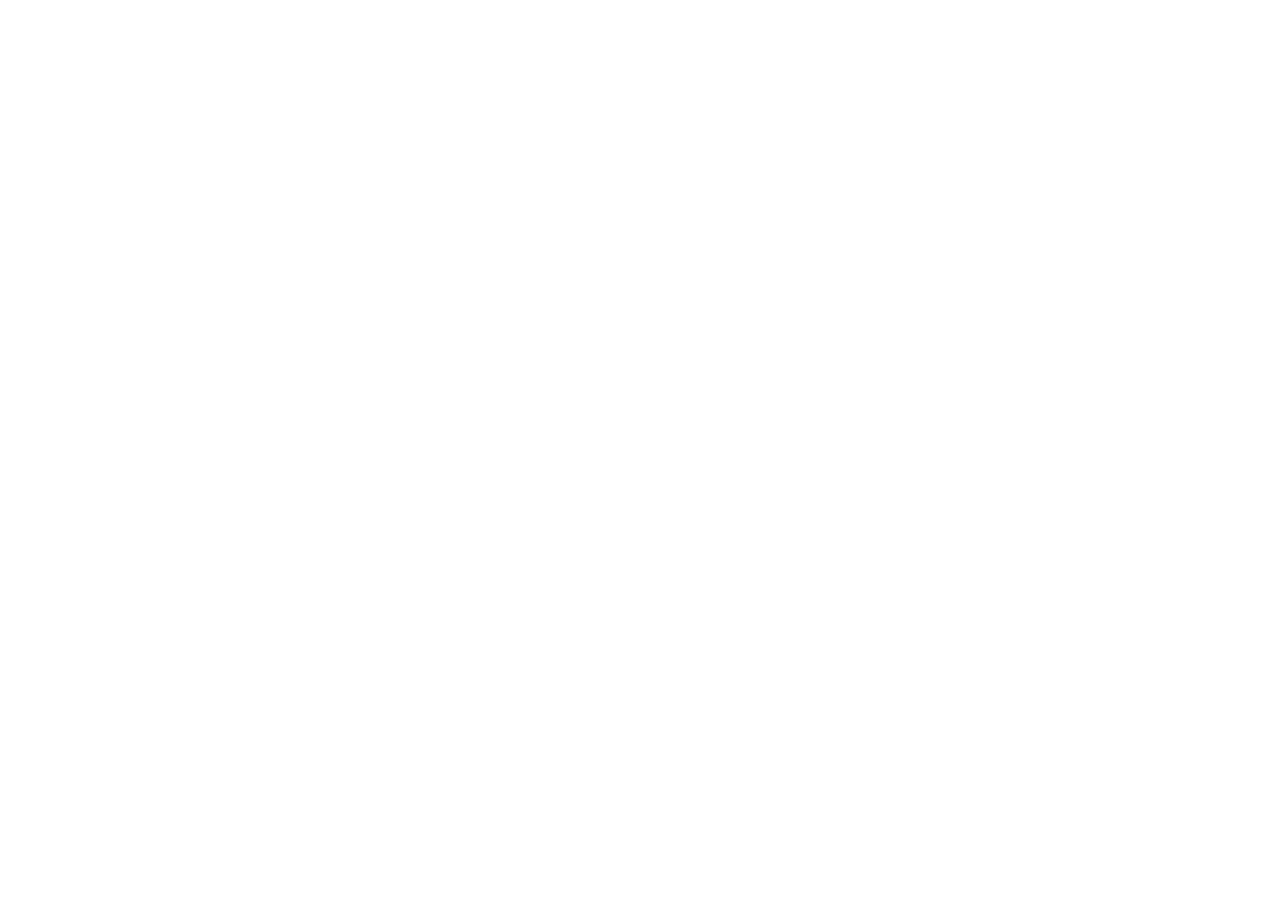
==== pages/home/index.html @ 4fa72a5b "Initial commit" ====
<!DOCTYPE html>
<html lang="pt-br">
<head>
    <meta charset="UTF-8">
    <meta http-equiv="X-UA-Compatible" content="IE=edge">
    <meta name="viewport" content="width=device-width, initial-scale=1.0">
    <title>Living</title>
</head>
<body>
    <main></main>
</body>
</html>
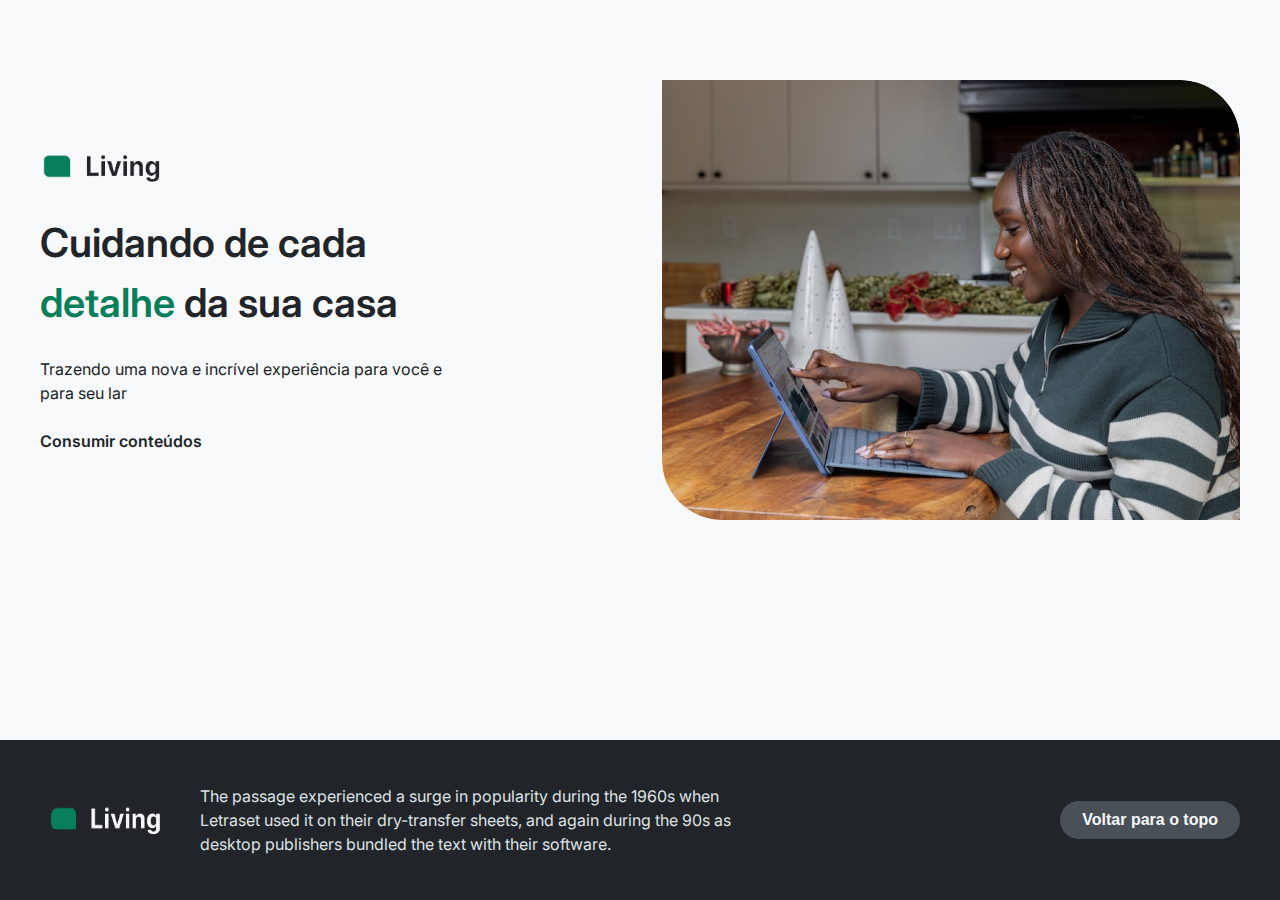
==== commit f17a00a1: "feat: Creates styles and css files" ====
--- a/pages/home/index.html
+++ b/pages/home/index.html
@@ -1,12 +1,80 @@
 <!DOCTYPE html>
 <html lang="pt-br">
+
 <head>
-    <meta charset="UTF-8">
-    <meta http-equiv="X-UA-Compatible" content="IE=edge">
-    <meta name="viewport" content="width=device-width, initial-scale=1.0">
-    <title>Living</title>
+  <meta charset="UTF-8">
+  <meta http-equiv="X-UA-Compatible" content="IE=edge">
+  <meta name="viewport" content="width=device-width, initial-scale=1.0">
+  <link rel="stylesheet" href="../../styles/globalStyles.css">
+  <link rel="stylesheet" href="../../styles/fonts.css">
+  <link rel="stylesheet" href="../../styles/buttons.css">
+  <link rel="stylesheet" href="../../styles/card.css">
+  <link rel="stylesheet" href="../../styles/colors.css">
+  <link rel="stylesheet" href="../../styles/footer.css">
+  <link rel="stylesheet" href="./index.css">
+  <title>Living</title>
 </head>
+
 <body>
-    <main></main>
+  
+  <header id="header" class="container">
+    <div class="header-main">
+      <div class="logo">
+        <img src="../../src/img/logo.png" alt="Logo">
+      </div>
+      <h1 class="font-1 grey-100">
+        Cuidando de cada <span>detalhe</span> da sua casa
+      </h1>
+      <p class="font-4-regular grey-100">
+        Trazendo uma nova e incrível experiência para você e para seu lar 
+      </p>
+      <a class="font-4-semibold" href="#main-posts">
+        Consumir conteúdos
+      </a>
+    </div>
+    <div class="header-img">
+      <img src="../../src/img/headerImg.png" alt="">
+    </div>
+  </header>
+
+  <main id="main-posts" class="container">
+    <ul class="btns-wrapper">
+      
+    </ul>
+    <ul class="cards-wrapper">
+      
+    </ul>
+  </main>
+  <div class="observer">
+
+  </div>
+
+  <footer class="bg-grey-100">
+    <div class="container footer-main">
+      <div class="div-footer">
+
+        <div class="logo">
+          <img src="../../src/img/imglogo2.png" alt="Logo">
+        </div>
+
+        <div class="footer-text">
+          <p class="grey-400 font-4-regular">
+            The passage experienced a surge in popularity during the 1960s when Letraset used it on their dry-transfer sheets, and again during the 90s as desktop publishers bundled the text with their software.
+          </p>
+        </div>
+
+      </div>
+
+      <a href="#header">
+        <button class="btn-footer">
+          Voltar para o topo
+        </button>
+      </a>
+
+    </div>
+  </footer>
+  </footer>
+  <script type="module" src="./index.js"></script>
 </body>
+
 </html>--- a/styles/globalStyles.css
+++ b/styles/globalStyles.css
@@ -0,0 +1,82 @@
+@import url('https://fonts.googleapis.com/css2?family=Inter:wght@100;200;300;400;500;600;700;800;900&display=swap');
+
+html {
+  scroll-behavior: smooth;
+}
+
+* {
+  box-sizing: border-box;
+  margin: 0;
+  padding: 0;
+}
+
+ul {
+  list-style: none;
+}
+
+a {
+  text-decoration: none;
+}
+
+img {
+  max-width: 100%;
+}
+
+:root {
+  --color-grey-100: #212529;
+  --color-grey-200: #495057;
+  --color-grey-300: #808387;
+  --color-grey-400: #dee2e6;
+  --color-grey-500: #e9ecef;
+  --color-grey-600: #f1f3f5;
+  --color-grey-700: #f8f9fa;
+  --color-brand-100: #087f5b;
+  --color-brand-200: #099268;
+  
+  --font-size-1: 2.5rem;
+  --font-size-2: 1.75rem;
+  --font-size-3: 1.25rem;
+  --font-size-4: 1rem;
+
+  --radius-1: 2rem;
+
+  --font-family: 'Inter', sans-serif;
+}
+
+body {
+  font-family: var(--font-family);
+
+  background-color: var(--color-grey-700);
+}
+
+.container {
+  width: 100%;
+  max-width: 75rem;
+  margin: 0 auto;
+}
+
+.logo {
+  height: 2.625rem;
+  width: 8rem;  
+}
+
+.logo img {
+  height: 100%;
+  width: 100%;  
+}
+
+.observer {
+  width: 100%;
+  height: 100px;
+  background-color: transparent;
+}
+
+:target {
+  scroll-margin-top: 3rem;
+}
+
+@media (max-width: 700px) {
+  body {
+    padding: 0 1rem;
+  }
+ }--- a/styles/fonts.css
+++ b/styles/fonts.css
@@ -0,0 +1,29 @@
+.font-1 {
+  font-size: var(--font-size-1);
+  font-weight: 600;
+  line-height: 150%;
+}
+
+.font-2 {
+  font-size: var(--font-size-2);
+  font-weight: 700;
+  line-height: 150%;
+}
+
+.font-3 {
+  font-size: var(--font-size-3);
+  font-weight: 600;
+  line-height: 150%;
+}
+
+.font-4-semibold {
+  font-size: var(--font-size-4);
+  font-weight: 600;
+  line-height: 150%;
+}
+
+.font-4-regular {
+  font-size: var(--font-size-4);
+  font-weight: 400;
+  line-height: 150%;
+}--- a/styles/buttons.css
+++ b/styles/buttons.css
@@ -0,0 +1,101 @@
+button {
+  cursor: pointer;
+}
+
+.btn-category {
+  height: 2.375rem;
+  padding: 0 1.375rem;
+
+  border: none;
+  border-radius: var(--radius-1);
+
+  background-color: var(--color-grey-500);
+
+  font-size: var(--font-size-4);
+  font-weight: 600;
+  line-height: 150%;
+  color: var(--color-grey-200);
+
+  flex-shrink: 0;
+}
+
+.btn-category:hover {
+  background-color: var(--color-brand-100);
+  color: var(--color-grey-700);
+}
+
+.btn-clicked {
+  background-color: var(--color-brand-100);
+  color: var(--color-grey-700);
+}
+
+.btn-card {
+  width: fit-content;
+  background-color: transparent;
+
+  font-size: var(--font-size-4);
+  font-weight: 600;
+  line-height: 150%;
+  color: var(--color-brand-100);
+
+  border: none;
+}
+
+.btn-card:hover {
+  text-decoration: underline;
+}
+
+.go-home-btn {
+  height: 2.375rem;
+  padding: 0 1.375rem;
+
+  border: none;
+  border-radius: var(--radius-1);
+
+  background-color: var(--color-grey-500);
+
+  font-size: var(--font-size-4);
+  font-weight: 600;
+  line-height: 150%;
+  color: var(--color-grey-200);
+}
+
+.go-home-btn:hover {
+  background-color: var(--color-brand-200);
+  color: var(--color-grey-700);
+}
+
+.btn-footer {
+  height: 2.375rem;
+  padding: 0 1.375rem;
+
+  border: none;
+  border-radius: var(--radius-1);
+
+  background-color: var(--color-grey-200);
+
+  font-size: var(--font-size-4);
+  font-weight: 600;
+  line-height: 150%;
+  color: var(--color-grey-700);
+}
+
+.btn-footer:hover {
+  background-color: var(--color-brand-200);
+  color: var(--color-grey-700);
+}
+
+.btns-wrapper {
+  display: flex;
+  gap: 1rem;
+
+  overflow-x: auto;
+}
+
+.btns-wrapper-post {
+  display: flex;
+  gap: 1rem;
+
+  overflow-x: auto;
+}
+
--- a/styles/card.css
+++ b/styles/card.css
@@ -0,0 +1,29 @@
+.card {
+  width: 100%;
+  max-width: 34.25rem;
+  height: 21rem;
+
+  display: flex;
+  flex-direction: column;
+  justify-content: space-between;
+  gap: 0.5rem;
+
+  margin-bottom: 3rem;
+}
+
+.card .img-card {
+  height: 45%;
+
+  overflow: hidden;
+  object-fit: cover;
+}
+
+.card .img-card img {
+  object-fit: cover;
+}
+
+@media (max-width: 700px) {
+ .card {
+  max-width: 100%;
+ }
+}--- a/styles/colors.css
+++ b/styles/colors.css
@@ -0,0 +1,71 @@
+.grey-100 {
+  color: var(--color-grey-100);
+}
+
+.bg-grey-100 {
+  background-color: var(--color-grey-100);
+}
+
+.grey-200 {
+  color: var(--color-grey-200);
+}
+
+.bg-grey-200 {
+  background-color: var(--color-grey-200);
+}
+
+.grey-300 {
+  color: var(--color-grey-300);
+}
+
+.bg-grey-300 {
+  background-color: var(--color-grey-300);
+}
+
+.grey-400 {
+  color: var(--color-grey-400);
+}
+
+.bg-grey-400 {
+  background-color: var(--color-grey-400);
+}
+
+.grey-500 {
+  color: var(--color-grey-500);
+}
+
+.bg-grey-500 {
+  background-color: var(--color-grey-500);
+}
+
+.grey-600 {
+  color: var(--color-grey-600);
+}
+
+.bg-grey-600 {
+  background-color: var(--color-grey-600);
+}
+
+.grey-700 {
+  color: var(--color-grey-700);
+}
+
+.bg-grey-700 {
+  background-color: var(--color-grey-700);
+}
+
+.brand-100 {
+  color: var(--color-brand-100);
+}
+
+.bg-brand-100 {
+  background-color: var(--color-brand-100);
+}
+
+.brand-200 {
+  color: var(--color-brand-200);
+}
+
+.bg-brand-200 {
+  background-color: var(--color-brand-200);
+}--- a/styles/footer.css
+++ b/styles/footer.css
@@ -0,0 +1,28 @@
+footer {
+  background-color: var(--color-grey-100);
+  height: 10rem;
+  width: 100%;
+  position: fixed;
+  bottom: 0;
+  right: 0;
+
+  display: flex;
+  align-items: center;
+}
+
+.footer-main {
+  display: flex;
+  justify-content: space-between;
+  align-items: center;
+}
+
+.div-footer {
+  display: flex;
+  align-items: center;
+  gap: 2rem;
+}
+
+.footer-text {
+  
+  width: 34rem;
+}--- a/pages/home/index.css
+++ b/pages/home/index.css
@@ -0,0 +1,72 @@
+header {
+  display: flex;
+  justify-content: space-between;
+  align-items: center;
+
+  background-color: var(--color-grey-700);
+
+  padding: 5rem 0;
+}
+
+header .header-main {
+  display: flex;
+  flex-direction: column;
+  gap: 1.5rem;
+
+  max-width: 26.875rem;
+  width: 100%;
+}
+
+header h1 span {
+  color: var(--color-brand-100);
+}
+
+header a {
+  color: var(--color-grey-100);
+}
+
+header a:hover {
+  text-decoration: underline;
+}
+
+header .header-img {
+  height: 27.5rem;
+  width: 100%;
+  max-width: 36.125rem;
+
+  border-radius: 0 3.75rem;
+
+  overflow: hidden;  
+  object-fit: cover;
+}
+
+header .header-img img {
+  object-fit: cover;
+}
+
+main {
+  display: flex;
+  flex-direction: column;
+  gap: 2rem;
+
+}
+
+.cards-wrapper {
+  display: flex;
+  flex-wrap: wrap;
+  justify-content: space-between;
+  gap: 1rem;
+  margin-bottom: 5rem;
+}
+
+@media (max-width: 700px) {
+  header {
+    flex-direction: column;
+    height: 100vh;
+    gap: 2rem;
+  }
+
+  .cards-wrapper{
+    flex-direction: column;
+  }
+}